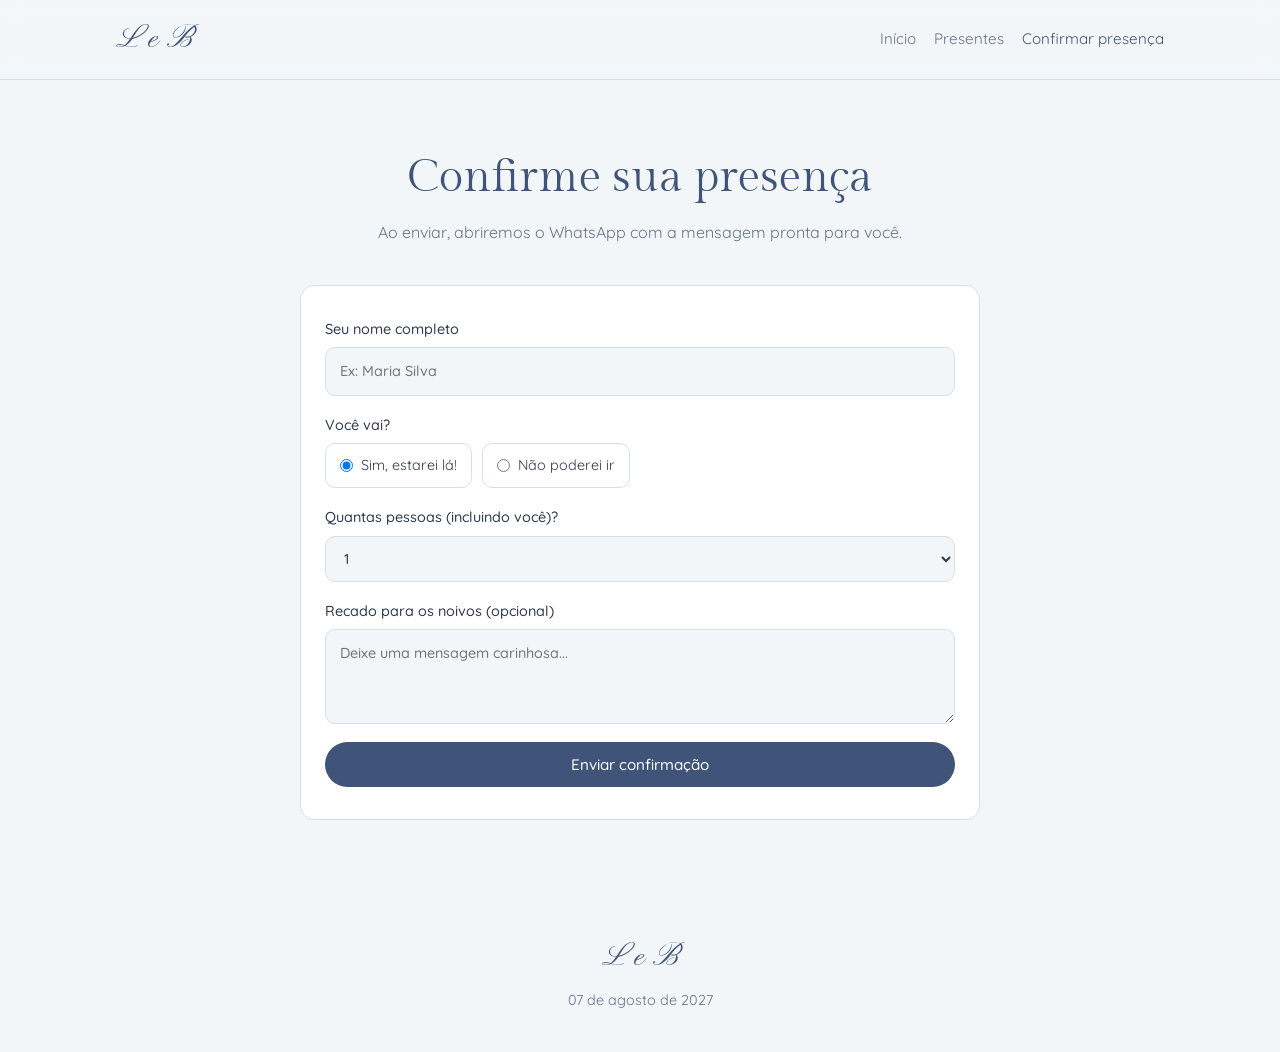
==== confirmar.html @ 9870548c "Site do casamento" ====
<!DOCTYPE html>
<html lang="pt-BR">
<head>
  <meta charset="UTF-8">
  <meta name="viewport" content="width=device-width, initial-scale=1.0">
  <title>Confirmar Presença</title>
  <link rel="preconnect" href="https://fonts.googleapis.com">
  <link href="https://fonts.googleapis.com/css2?family=Gilda+Display&family=Pinyon+Script&family=Quicksand:wght@400;500;600&display=swap" rel="stylesheet">
  <link rel="stylesheet" href="style.css">
</head>
<body>
  <header class="menu">
    <div class="menu-inner">
      <a href="index.html" class="logo" data-iniciais></a>
      <nav>
        <a href="index.html">Início</a>
        <a href="presentes.html">Presentes</a>
        <a href="confirmar.html" class="ativo">Confirmar presença</a>
      </nav>
    </div>
  </header>

  <section class="secao">
    <div class="estreito">
      <h2>Confirme sua presença</h2>
      <p class="subtitulo">Ao enviar, abriremos o WhatsApp com a mensagem pronta para você.</p>

      <form class="formulario" id="form-rsvp">
        <label>Seu nome completo
          <input type="text" name="nome" required placeholder="Ex: Maria Silva">
        </label>

        <div>
          <p style="font-size:.9rem;font-weight:500;margin-bottom:6px">Você vai?</p>
          <div class="opcoes">
            <label><input type="radio" name="presenca" value="sim" checked> Sim, estarei lá!</label>
            <label><input type="radio" name="presenca" value="nao"> Não poderei ir</label>
          </div>
        </div>

        <label>Quantas pessoas (incluindo você)?
          <select name="pessoas">
            <option>1</option><option>2</option><option>3</option>
            <option>4</option><option>5</option>
          </select>
        </label>

        <label>Recado para os noivos (opcional)
          <textarea name="recado" rows="3" placeholder="Deixe uma mensagem carinhosa..."></textarea>
        </label>

        <button type="submit" class="botao">Enviar confirmação</button>
      </form>
    </div>
  </section>

  <footer>
    <span class="logo" data-iniciais></span>
    <span data-data></span>
  </footer>

  <script src="config.js"></script>
  <script src="script.js"></script>
</body>
</html>
---- style.css ----
/* =========================================================
   PALETA DE CORES — troque só aqui quando tiver a paleta final
   ========================================================= */
:root {
  --cor-fundo: #f3f6f9;        /* fundo geral (azul bem clarinho) */
  --cor-fundo-alt: #e6ecf3;    /* fundo de seções alternadas */
  --cor-texto: #2f3a4d;        /* texto principal */
  --cor-texto-suave: #66738a;  /* texto secundário */
  --cor-destaque: #3f5478;     /* azul marinho da paleta */
  --cor-destaque-hover: #2e3f5c;
  --cor-azul-medio: #8597b8;
  --cor-azul-claro: #b9c6d9;
  --cor-rosa: #e8c4c4;         /* rosa das flores */
  --cor-dourado: #c9a96a;      /* linhas douradas */
  --cor-cartao: #ffffff;       /* fundo dos cartões */
  --cor-borda: #d6dfea;

  --fonte-script: "Pinyon Script", cursive;
  --fonte-titulo: "Gilda Display", Georgia, serif;
  --fonte-texto: "Quicksand", system-ui, sans-serif;
  --raio: 14px;
}

* { box-sizing: border-box; margin: 0; padding: 0; }
html { scroll-behavior: smooth; }
body {
  font-family: var(--fonte-texto);
  background: var(--cor-fundo);
  color: var(--cor-texto);
  line-height: 1.6;
}
img { max-width: 100%; display: block; }
a { color: var(--cor-destaque); }

/* ---------- Menu ---------- */
.menu {
  position: sticky; top: 0; z-index: 10;
  background: color-mix(in srgb, var(--cor-fundo) 92%, transparent);
  backdrop-filter: blur(8px);
  border-bottom: 1px solid var(--cor-borda);
}
.menu-inner {
  max-width: 1080px; margin: 0 auto; padding: 14px 16px;
  display: flex; align-items: center; justify-content: space-between; gap: 12px;
}
.logo { font-family: var(--fonte-script); font-size: 2rem; text-decoration: none; color: var(--cor-destaque); }
.menu nav { display: flex; gap: 18px; flex-wrap: wrap; }
.menu nav a { text-decoration: none; color: var(--cor-texto-suave); font-size: .95rem; }
.menu nav a:hover, .menu nav a.ativo { color: var(--cor-destaque); }

/* ---------- Estrutura ---------- */
.secao { padding: 72px 16px; }
.secao.alt { background: var(--cor-fundo-alt); }
.container { max-width: 1080px; margin: 0 auto; }
.estreito { max-width: 680px; margin: 0 auto; text-align: center; }
h1, h2, h3 { font-family: var(--fonte-titulo); font-weight: 400; line-height: 1.15; color: var(--cor-destaque); }
h2 { font-size: clamp(2rem, 5vw, 2.8rem); margin-bottom: 16px; text-align: center; }
.subtitulo { color: var(--cor-texto-suave); text-align: center; margin-bottom: 40px; }

/* ---------- Capa ---------- */
.capa {
  min-height: 86vh; display: grid; place-items: center; text-align: center;
  padding: 80px 16px; position: relative; overflow: hidden;
  background: radial-gradient(ellipse at top, #ffffff 0%, var(--cor-fundo) 70%);
}
/* Flores nos cantos: exporte as flores do Canva como PNG transparente
   e salve em img/flores-topo.png e img/flores-baixo.png */
.capa::before, .capa::after {
  content: ""; position: absolute; width: min(42vw, 340px); aspect-ratio: 1;
  background-size: contain; background-repeat: no-repeat; pointer-events: none;
}
.capa::before { top: 0; left: 0; background-image: url("img/flores-topo.png"); background-position: top left; }
.capa::after { bottom: 0; right: 0; background-image: url("img/flores-baixo.png"); background-position: bottom right; }
.capa > div { position: relative; z-index: 1; }
.capa .pre { font-family: var(--fonte-titulo); font-size: 1.6rem; color: var(--cor-destaque); }
.capa h1 {
  font-family: var(--fonte-script); font-weight: 400; color: var(--cor-destaque);
  font-size: clamp(3.6rem, 13vw, 7.5rem); margin: 4px 0 8px; line-height: 1.2;
}
.capa h1 span { color: var(--cor-azul-medio); font-size: .7em; }
.capa .data { font-size: 1.15rem; letter-spacing: .15em; color: var(--cor-destaque); font-weight: 600; }
.divisor {
  width: 120px; height: 1px; margin: 18px auto;
  background: linear-gradient(90deg, transparent, var(--cor-dourado), transparent);
}

/* ---------- Bloco "Queridos" com foto ---------- */
.querido { display: grid; grid-template-columns: 1fr 1fr; gap: 40px; align-items: center; }
.querido img { border-radius: var(--raio); width: 100%; aspect-ratio: 3 / 4; object-fit: cover; background: var(--cor-azul-claro); }
.querido h2 { text-align: left; }
.querido p { font-size: 1.1rem; letter-spacing: .03em; }
.versiculo { margin-top: 28px; padding-left: 16px; border-left: 2px solid var(--cor-dourado); color: var(--cor-texto-suave); }
.versiculo cite { display: block; margin-top: 6px; font-family: var(--fonte-titulo); color: var(--cor-destaque); font-style: normal; }
@media (max-width: 720px) { .querido { grid-template-columns: 1fr; } }

/* ---------- Paleta de trajes ---------- */
.bolinhas { display: flex; gap: 10px; justify-content: center; margin-top: 14px; }
.bolinhas span { width: 30px; height: 30px; border-radius: 50%; border: 1px solid var(--cor-borda); }

.contagem { display: flex; justify-content: center; gap: 14px; margin: 36px 0; flex-wrap: wrap; }
.contagem div {
  background: var(--cor-cartao); border: 1px solid var(--cor-borda); border-radius: var(--raio);
  padding: 14px 10px; min-width: 76px;
}
.contagem strong { display: block; font-family: var(--fonte-titulo); font-size: 2.2rem; font-weight: 500; }
.contagem small { color: var(--cor-texto-suave); font-size: .75rem; text-transform: uppercase; letter-spacing: .1em; }

/* ---------- Botões ---------- */
.botao {
  display: inline-block; border: none; cursor: pointer;
  background: var(--cor-destaque); color: #fff;
  padding: 13px 26px; border-radius: 999px;
  font: 500 .95rem var(--fonte-texto); text-decoration: none;
  transition: background .2s;
}
.botao:hover { background: var(--cor-destaque-hover); }
.botao.contorno { background: transparent; color: var(--cor-destaque); border: 1px solid var(--cor-destaque); }
.botao.contorno:hover { background: var(--cor-destaque); color: #fff; }
.botoes { display: flex; gap: 12px; justify-content: center; flex-wrap: wrap; }

/* ---------- Cartões de informação ---------- */
.grade-info { display: grid; grid-template-columns: repeat(auto-fit, minmax(240px, 1fr)); gap: 20px; }
.cartao {
  background: var(--cor-cartao); border: 1px solid var(--cor-borda); border-radius: var(--raio);
  padding: 28px; text-align: center;
}
.cartao h3 { font-size: 1.6rem; margin-bottom: 8px; }
.cartao p { color: var(--cor-texto-suave); }

/* ---------- Lista de presentes ---------- */
.filtros { display: flex; gap: 8px; justify-content: center; flex-wrap: wrap; margin-bottom: 32px; }
.filtros button {
  border: 1px solid var(--cor-borda); background: var(--cor-cartao); color: var(--cor-texto);
  padding: 8px 16px; border-radius: 999px; cursor: pointer; font: inherit; font-size: .9rem;
}
.filtros button.ativo { background: var(--cor-destaque); border-color: var(--cor-destaque); color: #fff; }

.grade-presentes { display: grid; grid-template-columns: repeat(auto-fill, minmax(230px, 1fr)); gap: 20px; }
.presente {
  background: var(--cor-cartao); border: 1px solid var(--cor-borda); border-radius: var(--raio);
  overflow: hidden; display: flex; flex-direction: column;
}
.presente .icone {
  aspect-ratio: 4 / 3; background: var(--cor-fundo-alt);
  display: grid; place-items: center; font-size: 3.2rem;
}
.presente .icone img { width: 100%; height: 100%; object-fit: cover; }
.presente .corpo { padding: 18px; display: flex; flex-direction: column; gap: 6px; flex: 1; }
.presente h3 { font-size: 1.35rem; }
.presente .preco { font-weight: 600; color: var(--cor-destaque); }
.presente .botao { margin-top: auto; text-align: center; padding: 10px; }

/* ---------- Modal Pix ---------- */
.modal {
  position: fixed; inset: 0; background: rgba(0,0,0,.45);
  display: none; place-items: center; padding: 16px; z-index: 50;
}
.modal.aberto { display: grid; }
.modal-caixa {
  background: var(--cor-cartao); border-radius: var(--raio); padding: 32px 24px;
  max-width: 420px; width: 100%; text-align: center; position: relative;
}
.modal-caixa h3 { font-size: 1.8rem; margin-bottom: 6px; }
.modal-caixa .valor { font-size: 1.3rem; font-weight: 600; color: var(--cor-destaque); margin: 8px 0 18px; }
.chave-pix {
  background: var(--cor-fundo-alt); border-radius: 10px; padding: 12px;
  font-family: monospace; word-break: break-all; margin-bottom: 14px;
}
.fechar {
  position: absolute; top: 10px; right: 14px; background: none; border: none;
  font-size: 1.6rem; cursor: pointer; color: var(--cor-texto-suave);
}
.aviso { font-size: .85rem; color: var(--cor-texto-suave); margin-top: 14px; }

/* ---------- Formulário ---------- */
.formulario {
  background: var(--cor-cartao); border: 1px solid var(--cor-borda); border-radius: var(--raio);
  padding: 32px 24px; display: grid; gap: 18px; text-align: left;
}
.formulario label { display: grid; gap: 6px; font-size: .9rem; font-weight: 500; }
.formulario input, .formulario select, .formulario textarea {
  font: inherit; padding: 12px 14px; border-radius: 10px;
  border: 1px solid var(--cor-borda); background: var(--cor-fundo); color: var(--cor-texto);
}
.formulario input:focus, .formulario select:focus, .formulario textarea:focus {
  outline: 2px solid var(--cor-destaque); outline-offset: 1px;
}
.opcoes { display: flex; gap: 10px; flex-wrap: wrap; }
.opcoes label {
  display: flex; align-items: center; gap: 8px; font-weight: 400;
  border: 1px solid var(--cor-borda); border-radius: 10px; padding: 10px 14px; cursor: pointer;
}

/* ---------- Rodapé ---------- */
footer { text-align: center; padding: 40px 16px; color: var(--cor-texto-suave); font-size: .9rem; }
footer .logo { display: block; margin-bottom: 6px; }

@media (max-width: 560px) {
  .menu-inner { flex-direction: column; }
  .secao { padding: 56px 16px; }
}
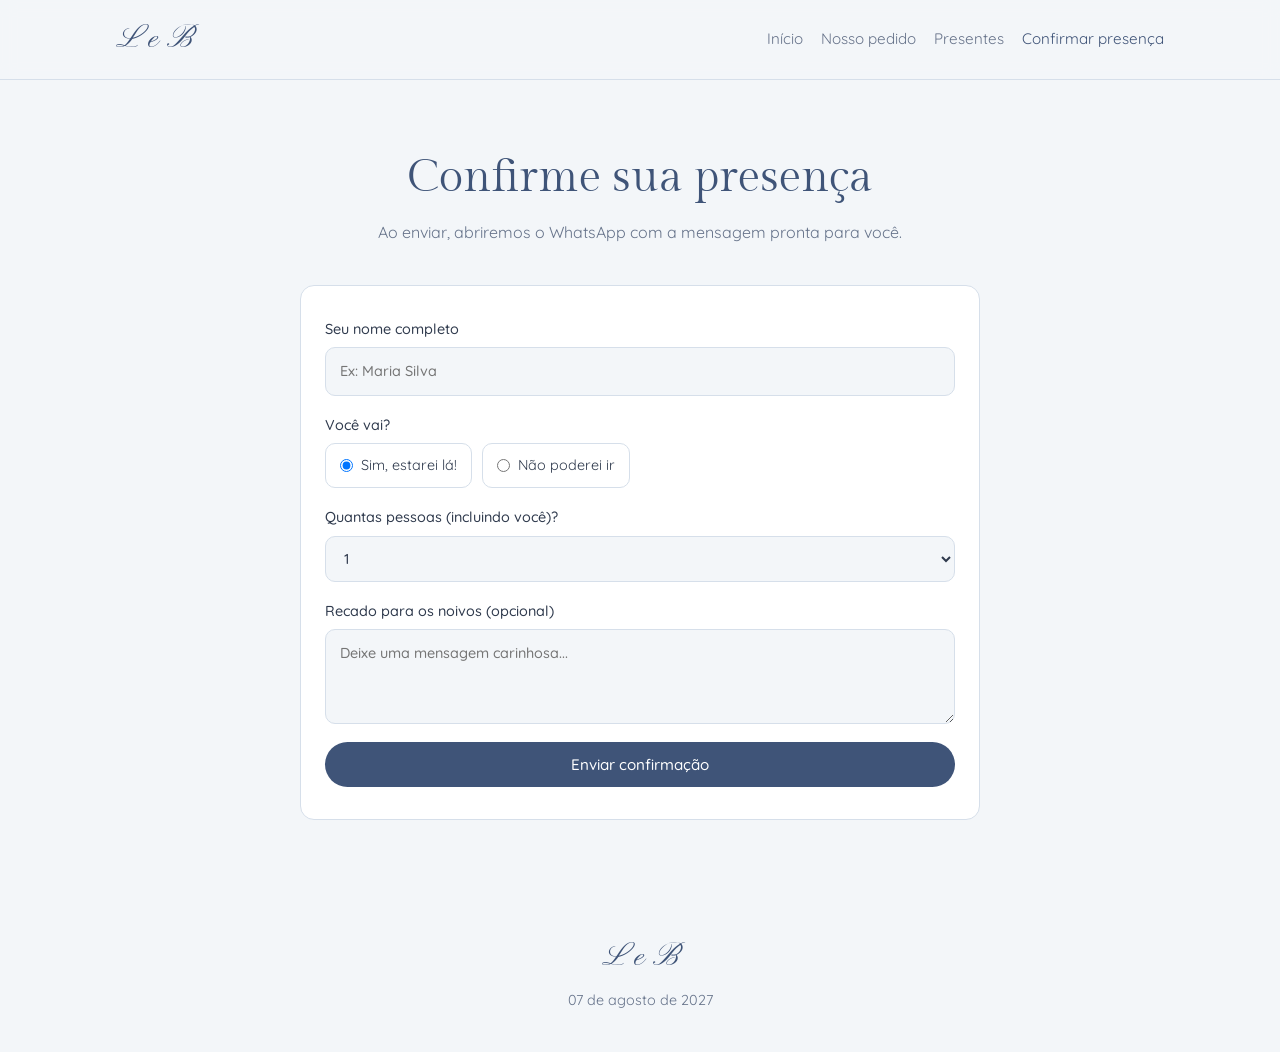
==== commit 265dd492: "Adiciona galeria "Nosso pedido" com fotos do pedido de casamento - Nova pagina galeria.html com grad" ====
--- a/confirmar.html
+++ b/confirmar.html
@@ -14,6 +14,7 @@
       <a href="index.html" class="logo" data-iniciais></a>
       <nav>
         <a href="index.html">Início</a>
+        <a href="galeria.html">Nosso pedido</a>
         <a href="presentes.html">Presentes</a>
         <a href="confirmar.html" class="ativo">Confirmar presença</a>
       </nav>
--- a/style.css
+++ b/style.css
@@ -166,6 +166,9 @@
   background: var(--cor-fundo-alt); border-radius: 10px; padding: 12px;
   font-family: monospace; word-break: break-all; margin-bottom: 14px;
 }
+.item-pix { margin-bottom: 18px; }
+.item-pix small { display: block; color: var(--cor-texto-suave); margin-bottom: 4px; }
+.item-pix .chave-pix { margin-bottom: 8px; }
 .fechar {
   position: absolute; top: 10px; right: 14px; background: none; border: none;
   font-size: 1.6rem; cursor: pointer; color: var(--cor-texto-suave);
@@ -191,6 +194,59 @@
   border: 1px solid var(--cor-borda); border-radius: 10px; padding: 10px 14px; cursor: pointer;
 }
 
+/* ---------- Galeria (Nosso pedido) ---------- */
+.galeria {
+  display: grid;
+  grid-template-columns: repeat(auto-fit, minmax(260px, 1fr));
+  gap: 18px;
+}
+.galeria .foto {
+  margin: 0; overflow: hidden; border-radius: var(--raio);
+  border: 1px solid var(--cor-borda); background: var(--cor-azul-claro);
+  cursor: pointer; position: relative;
+}
+.galeria .foto img {
+  width: 100%; height: 100%; aspect-ratio: 3 / 4; object-fit: cover;
+  transition: transform .4s ease;
+}
+.galeria .foto.larga { grid-column: 1 / -1; }
+.galeria .foto.larga img { aspect-ratio: 16 / 9; }
+.galeria .foto:hover img { transform: scale(1.05); }
+@media (max-width: 720px) {
+  .galeria { grid-template-columns: 1fr 1fr; }
+  .galeria .foto.larga { grid-column: 1 / -1; }
+}
+@media (max-width: 480px) { .galeria { grid-template-columns: 1fr; } }
+
+/* ---------- Lightbox ---------- */
+.lightbox {
+  position: fixed; inset: 0; z-index: 60;
+  background: rgba(25, 32, 46, .92);
+  display: none; place-items: center; padding: 24px;
+}
+.lightbox.aberto { display: grid; }
+.lightbox .lb-img {
+  max-width: min(92vw, 900px); max-height: 86vh;
+  border-radius: var(--raio); box-shadow: 0 20px 60px rgba(0,0,0,.5);
+  animation: lb-in .25s ease;
+}
+@keyframes lb-in { from { opacity: 0; transform: scale(.96); } to { opacity: 1; transform: scale(1); } }
+.lb-fechar, .lb-nav {
+  position: fixed; background: rgba(255,255,255,.12); color: #fff;
+  border: none; cursor: pointer; border-radius: 999px;
+  width: 48px; height: 48px; font-size: 1.5rem; line-height: 1;
+  display: grid; place-items: center; transition: background .2s;
+}
+.lb-fechar:hover, .lb-nav:hover { background: rgba(255,255,255,.28); }
+.lb-fechar { top: 20px; right: 20px; font-size: 1.9rem; }
+.lb-nav { top: 50%; transform: translateY(-50%); }
+.lb-prev { left: 20px; }
+.lb-next { right: 20px; }
+@media (max-width: 560px) {
+  .lb-nav { top: auto; bottom: 20px; transform: none; }
+  .lb-prev { left: 30%; } .lb-next { right: 30%; }
+}
+
 /* ---------- Rodapé ---------- */
 footer { text-align: center; padding: 40px 16px; color: var(--cor-texto-suave); font-size: .9rem; }
 footer .logo { display: block; margin-bottom: 6px; }
